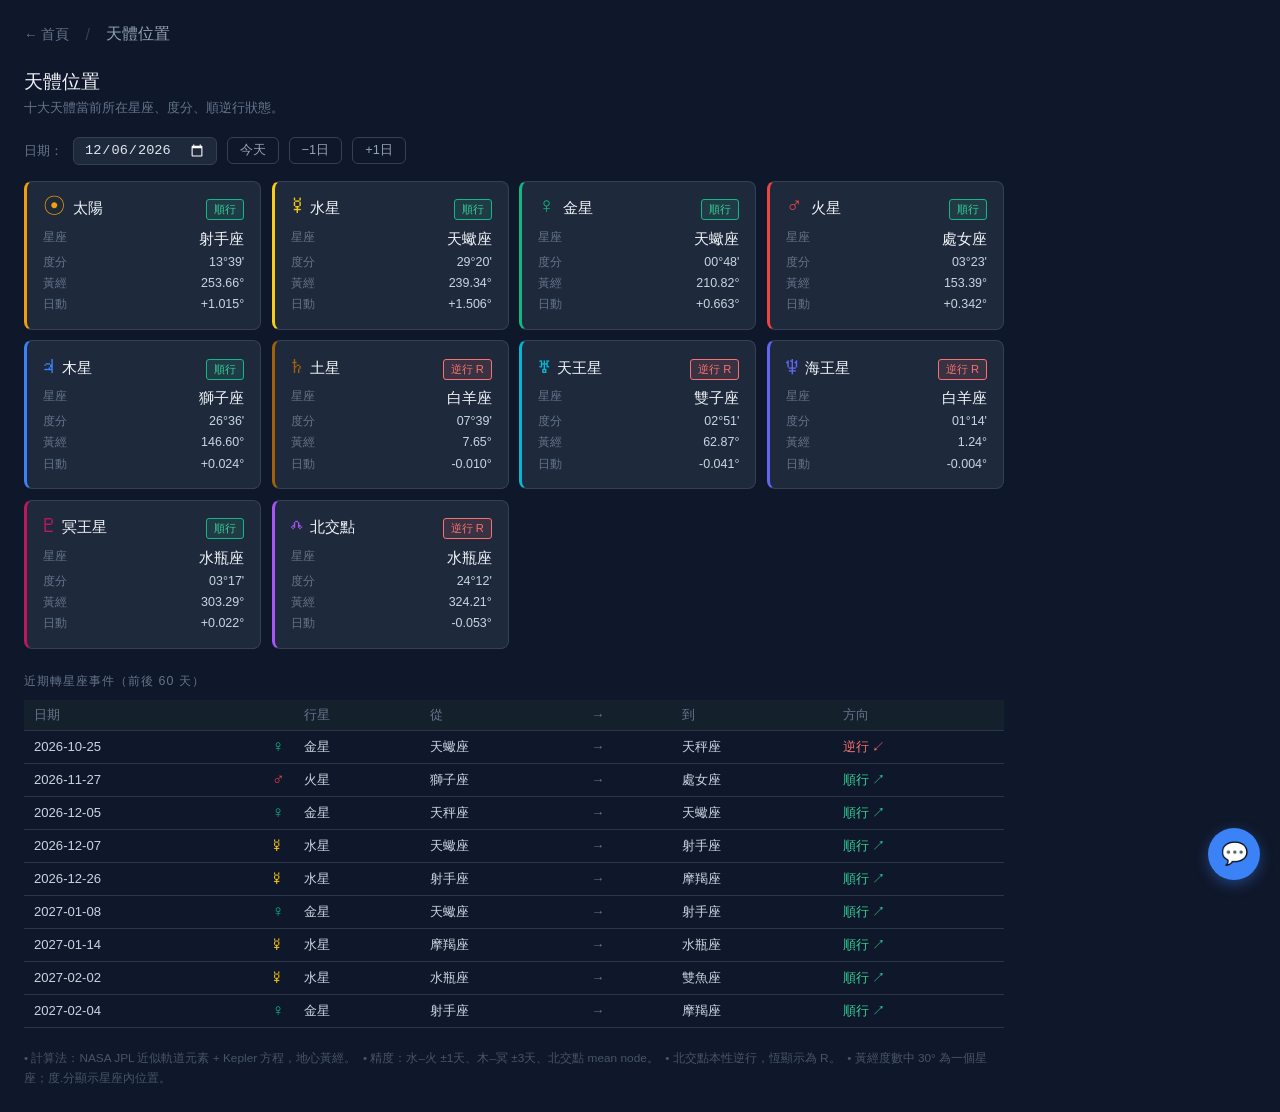
==== pages/celestial.html @ 611b0c6b "feat: add Uranus/Neptune/Pluto + ephemeris page showing today's planets Data layer - gen_celestial.p" ====
<!DOCTYPE html>
<html lang="zh-TW">
<head>
<meta charset="UTF-8">
<meta name="viewport" content="width=device-width, initial-scale=1.0">
<title>天體位置｜市場韻腳資料庫</title>
<script src="../js/celestial.js"></script>
<style>
  * { box-sizing: border-box; margin: 0; padding: 0; }
  body { font-family: -apple-system, BlinkMacSystemFont, 'Segoe UI', sans-serif;
    background: #0f172a; color: #e2e8f0; min-height: 100vh; padding: 1.5rem; }
  nav { display: flex; align-items: center; gap: 1rem; margin-bottom: 1.5rem; }
  nav a { font-size: 0.85rem; color: #64748b; text-decoration: none; }
  nav a:hover { color: #e2e8f0; }
  nav span { color: #334155; }
  h2 { font-size: 1.2rem; font-weight: 500; color: #f1f5f9; }
  .sub { font-size: 0.82rem; color: #64748b; margin-top: 0.25rem; margin-bottom: 1.25rem; }
  .controls { display: flex; gap: 10px; margin-bottom: 1rem; flex-wrap: wrap; align-items: center; }
  .controls label { font-size: 0.82rem; color: #64748b; }
  input[type=date] {
    background: #1e293b; color: #e2e8f0; border: 0.5px solid #334155;
    border-radius: 6px; padding: 4px 10px; font-size: 0.85rem;
    color-scheme: dark;
  }
  button { font-size: 0.8rem; padding: 4px 12px; border-radius: 6px;
    border: 0.5px solid #334155; background: transparent;
    color: #94a3b8; cursor: pointer; }
  button:hover { border-color: #64748b; color: #e2e8f0; }
  .grid { display: grid; gap: 0.65rem;
    grid-template-columns: repeat(auto-fit, minmax(220px, 1fr));
    max-width: 980px; }
  .planet-card { background: #1e293b; border-left: 3px solid var(--c, #475569);
    border-top: 0.5px solid #334155; border-right: 0.5px solid #334155;
    border-bottom: 0.5px solid #334155;
    border-radius: 8px; padding: 0.85rem 1rem; }
  .planet-card .head { display: flex; align-items: baseline; gap: 8px;
    margin-bottom: 0.4rem; }
  .planet-card .sym { font-size: 1.4rem; line-height: 1; color: var(--c, #94a3b8); }
  .planet-card .name { font-size: 0.95rem; color: #f1f5f9; font-weight: 500; }
  .planet-card .badge { margin-left: auto; font-size: 0.7rem; padding: 2px 7px;
    border-radius: 3px; }
  .planet-card .badge.retro { background: rgba(248,113,113,0.12);
    color: #f87171; border: 0.5px solid #f87171; }
  .planet-card .badge.fwd   { background: rgba(52,211,153,0.10);
    color: #34d399; border: 0.5px solid #10b981; }
  .planet-card .row { display: flex; justify-content: space-between;
    font-size: 0.78rem; line-height: 1.7; }
  .planet-card .row .k { color: #64748b; }
  .planet-card .row .v { color: #cbd5e1; font-variant-numeric: tabular-nums; }
  .planet-card .sign { font-size: 0.92rem; color: #f1f5f9; font-weight: 500; }

  .legend { font-size: 0.74rem; color: #475569; margin-top: 1.25rem;
    line-height: 1.7; max-width: 980px; }

  h3 { font-size: 0.78rem; color: #64748b; text-transform: uppercase;
    letter-spacing: 0.08em; margin: 1.5rem 0 0.6rem; font-weight: 500;
    max-width: 980px; }

  table.transits { width: 100%; max-width: 980px; border-collapse: collapse;
    font-size: 0.82rem; }
  table.transits th, table.transits td {
    text-align: left; padding: 6px 10px; border-bottom: 0.5px solid #2a3547;
    color: #cbd5e1;
  }
  table.transits th { color: #64748b; font-weight: 500; background: #15202d; }
  table.transits td.sym { font-size: 1.05rem; width: 28px; }
  table.transits td.r   { color: #f87171; }
  table.transits td.f   { color: #34d399; }

  @media (max-width: 640px) { body { padding: 1rem 0.75rem; } }
</style>
</head>
<body>

<nav>
  <a href="../index.html">← 首頁</a>
  <span>/</span>
  <span style="color:#94a3b8">天體位置</span>
</nav>

<h2>天體位置</h2>
<p class="sub">十大天體當前所在星座、度分、順逆行狀態。</p>

<div class="controls">
  <label>日期：</label>
  <input type="date" id="datePicker">
  <button id="todayBtn">今天</button>
  <button id="prevBtn">−1日</button>
  <button id="nextBtn">+1日</button>
</div>

<div id="grid" class="grid"></div>

<h3>近期轉星座事件（前後 60 天）</h3>
<table class="transits">
  <thead>
    <tr><th>日期</th><th></th><th>行星</th><th>從</th><th>→</th><th>到</th><th>方向</th></tr>
  </thead>
  <tbody id="transitsBody"></tbody>
</table>

<div class="legend">
  • 計算法：NASA JPL 近似軌道元素 + Kepler 方程，地心黃經。
  &nbsp;• 精度：水–火 ±1天、木–冥 ±3天、北交點 mean node。
  &nbsp;• 北交點本性逆行，恆顯示為 R。
  &nbsp;• 黃經度數中 30° 為一個星座；度.分顯示星座內位置。
</div>

<script>
const dp = document.getElementById('datePicker');
const grid = document.getElementById('grid');
const tBody = document.getElementById('transitsBody');

let allEvents = [];

function isoToday() {
  const d = new Date();
  const tw = new Date(d.getTime() + (8 * 60 + d.getTimezoneOffset()) * 60000);
  return tw.toISOString().slice(0, 10);
}

function fmtDeg(p) {
  // p has signIndex 0-11, deg 0-29, min 0-59
  return `${String(p.deg).padStart(2, '0')}°${String(p.min).padStart(2, '0')}'`;
}

function render(dateStr) {
  dp.value = dateStr;
  const noonUTC = new Date(dateStr + 'T04:00:00Z');  // ~noon Taipei (UTC+8)
  const positions = Celestial.positionsAt(noonUTC);

  grid.innerHTML = '';
  positions.forEach(p => {
    const card = document.createElement('div');
    card.className = 'planet-card';
    card.style.setProperty('--c', p.color);
    const dirBadge = p.retrograde
      ? '<span class="badge retro">逆行 R</span>'
      : '<span class="badge fwd">順行</span>';
    card.innerHTML = `
      <div class="head">
        <span class="sym">${p.symbol}</span>
        <span class="name">${p.zh}</span>
        ${dirBadge}
      </div>
      <div class="row"><span class="k">星座</span><span class="sign">${p.sign}</span></div>
      <div class="row"><span class="k">度分</span><span class="v">${fmtDeg(p)}</span></div>
      <div class="row"><span class="k">黃經</span><span class="v">${p.longitude.toFixed(2)}°</span></div>
      <div class="row"><span class="k">日動</span><span class="v">${p.speedPerDay > 0 ? '+' : ''}${p.speedPerDay.toFixed(3)}°</span></div>
    `;
    grid.appendChild(card);
  });

  // Nearby transits ±60 days from selected date
  const t = new Date(dateStr + 'T00:00:00Z').getTime();
  const SPAN = 60 * 86400000;
  const nearby = allEvents.filter(e => {
    const et = new Date(e.date + 'T00:00:00Z').getTime();
    return Math.abs(et - t) <= SPAN;
  }).sort((a, b) => a.date.localeCompare(b.date));

  tBody.innerHTML = '';
  nearby.forEach(e => {
    const meta = Celestial.planetMeta(e.planet);
    const tr = document.createElement('tr');
    const dirCls = e.retrograde ? 'r' : 'f';
    const dirText = e.retrograde ? '逆行 ↙' : '順行 ↗';
    tr.innerHTML =
      `<td>${e.date}</td>` +
      `<td class="sym" style="color:${meta ? meta.color : '#94a3b8'}">${e.symbol}</td>` +
      `<td>${e.planet}</td>` +
      `<td>${e.from}</td>` +
      `<td style="color:#64748b">→</td>` +
      `<td>${e.to}</td>` +
      `<td class="${dirCls}">${dirText}</td>`;
    tBody.appendChild(tr);
  });
  if (!nearby.length) {
    tBody.innerHTML = '<tr><td colspan="7" style="color:#475569;text-align:center;padding:1rem">所選日期前後 60 天內無事件（或超出 2020-2030 資料範圍）</td></tr>';
  }
}

async function init() {
  try {
    const data = await Celestial.load();
    allEvents = data.all;
  } catch (e) { /* events table optional */ }

  const today = isoToday();
  render(today);

  dp.addEventListener('change', () => render(dp.value));
  document.getElementById('todayBtn').addEventListener('click',
    () => render(isoToday()));
  document.getElementById('prevBtn').addEventListener('click', () => {
    const d = new Date(dp.value + 'T00:00:00Z');
    d.setUTCDate(d.getUTCDate() - 1);
    render(d.toISOString().slice(0, 10));
  });
  document.getElementById('nextBtn').addEventListener('click', () => {
    const d = new Date(dp.value + 'T00:00:00Z');
    d.setUTCDate(d.getUTCDate() + 1);
    render(d.toISOString().slice(0, 10));
  });
}
init();
</script>
<script src="../js/chat.js"></script>
</body>
</html>
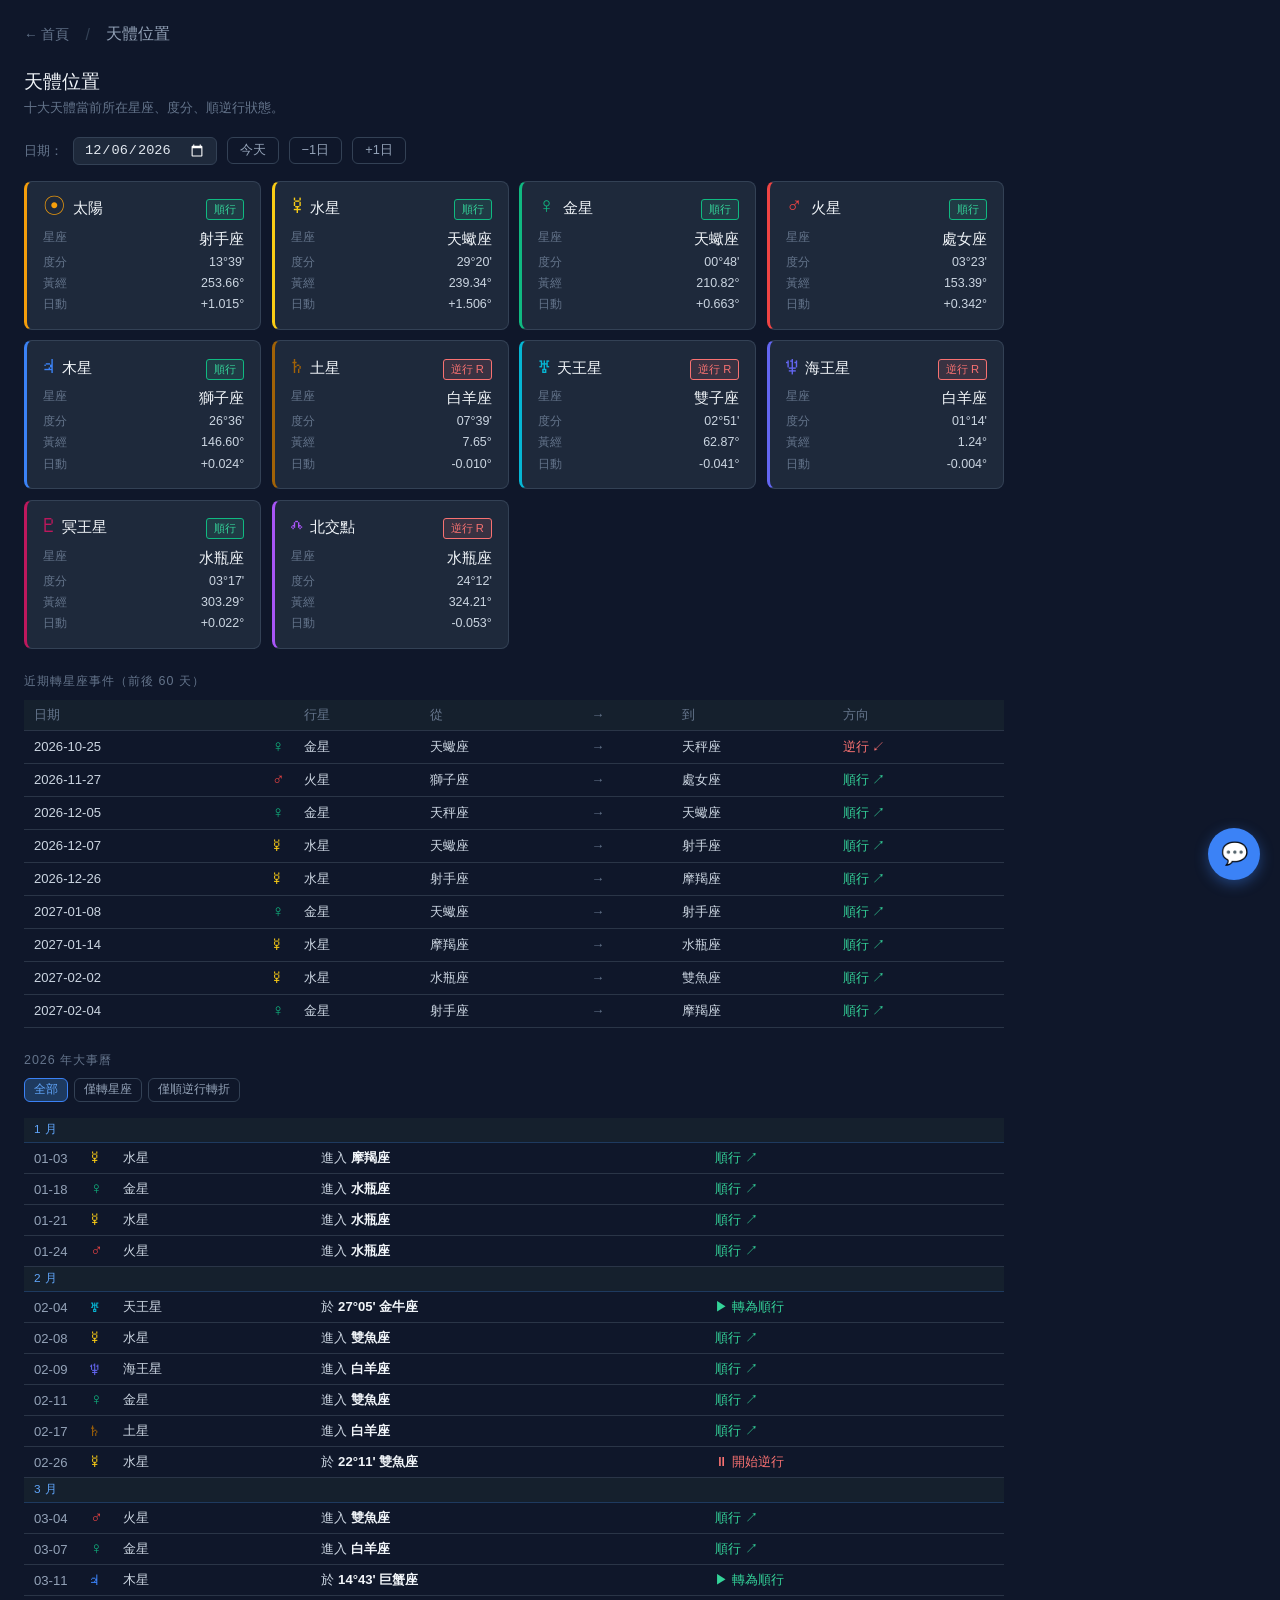
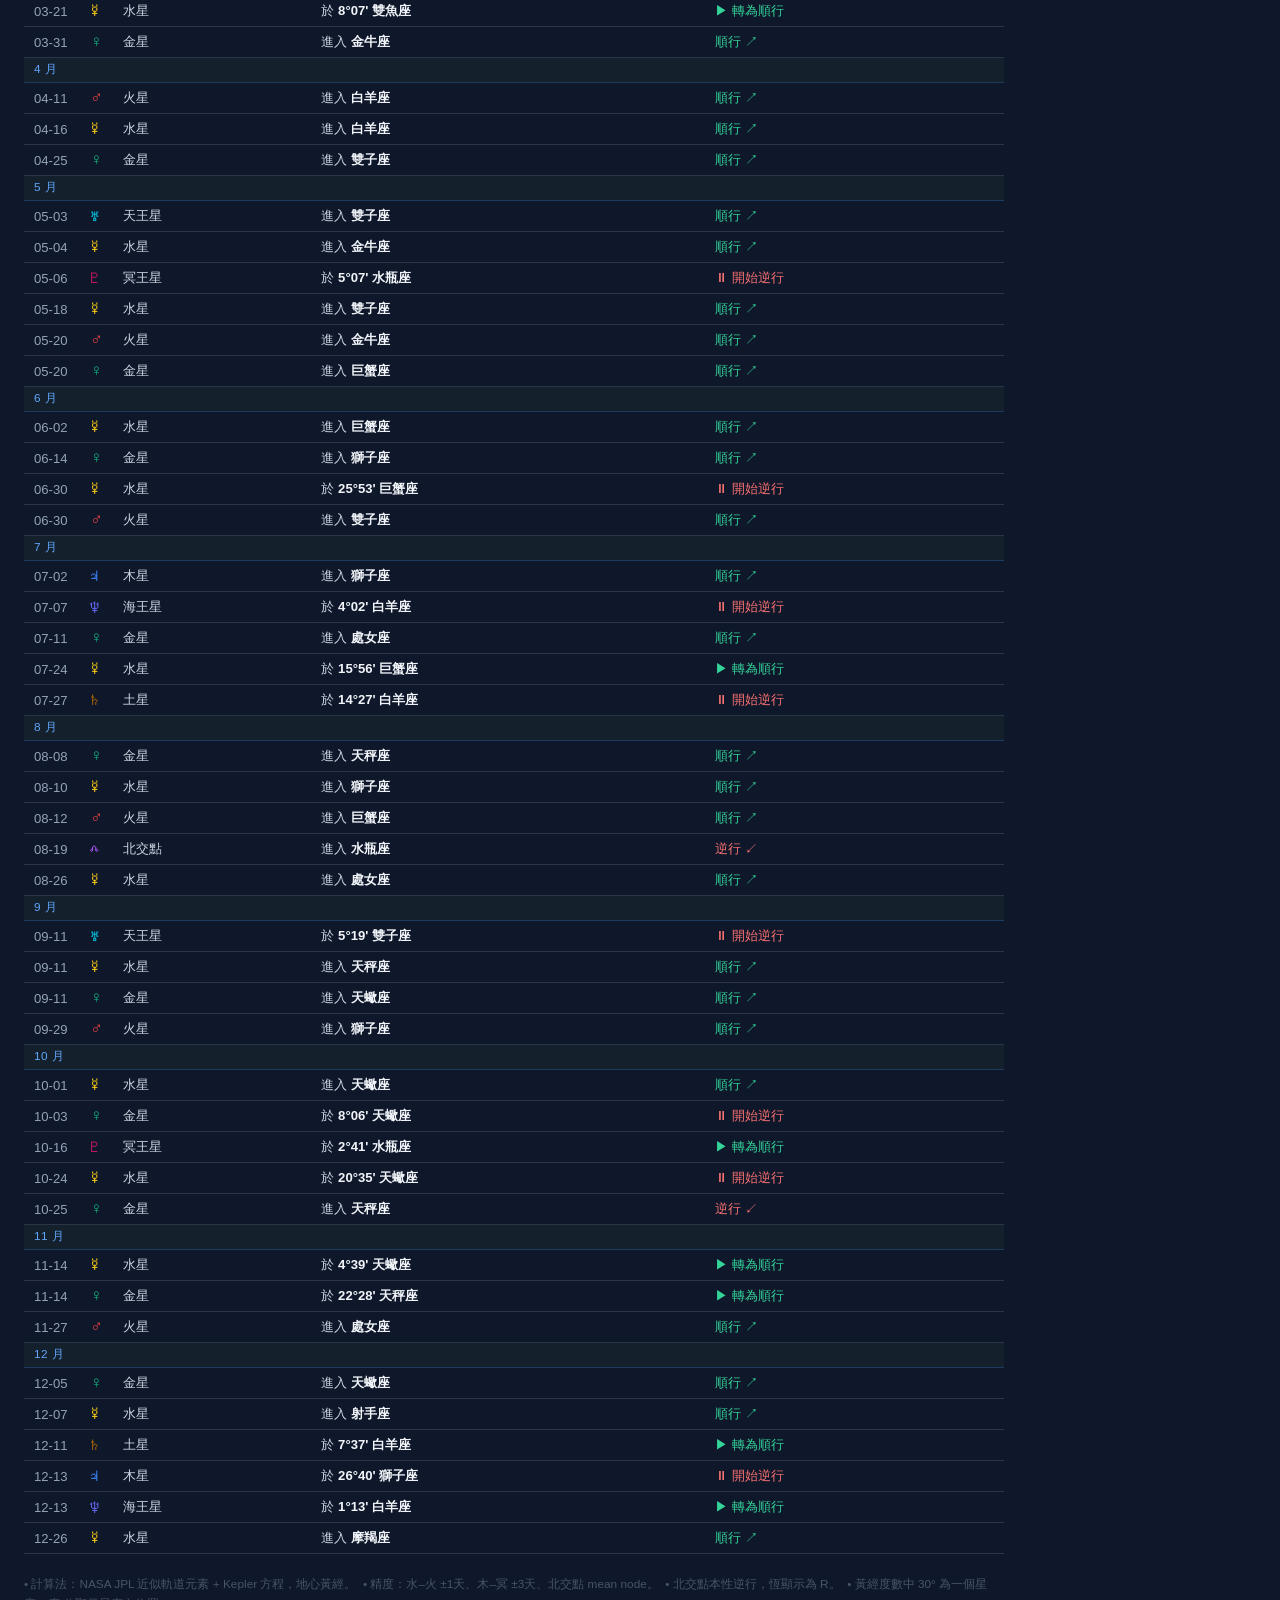
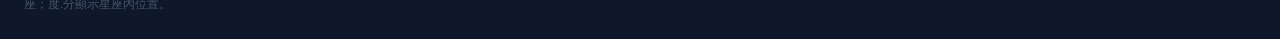
==== commit a289271c: "feat: yearly calendar with sign-changes + retrograde stations Data layer - gen_celestial.py: also de" ====
--- a/pages/celestial.html
+++ b/pages/celestial.html
@@ -67,6 +67,27 @@
   table.transits td.r   { color: #f87171; }
   table.transits td.f   { color: #34d399; }
 
+  table.yearcal { width: 100%; max-width: 980px; border-collapse: collapse;
+    font-size: 0.82rem; }
+  table.yearcal td {
+    text-align: left; padding: 5px 10px; border-bottom: 0.5px solid #2a3547;
+    color: #cbd5e1; vertical-align: middle;
+  }
+  table.yearcal td.sym { font-size: 1.05rem; width: 28px; }
+  table.yearcal td.date { color: #94a3b8; font-variant-numeric: tabular-nums; width: 56px; }
+  table.yearcal tr.month-divider td { background: #15202d; color: #60a5fa;
+    font-size: 0.74rem; padding: 4px 10px; letter-spacing: 0.04em; font-weight: 500;
+    border-bottom: 0.5px solid #1e3a5f; }
+  table.yearcal td.r { color: #f87171; }
+  table.yearcal td.f { color: #34d399; }
+  table.yearcal td.station-r { color: #f87171; }
+  table.yearcal td.station-d { color: #34d399; }
+  .yearfilter { display: flex; gap: 6px; align-items: center; flex-wrap: wrap; margin: 0.4rem 0 1rem; }
+  .yearfilter button { font-size: 0.74rem; padding: 3px 9px; border-radius: 6px;
+    border: 0.5px solid #334155; background: transparent;
+    color: #94a3b8; cursor: pointer; }
+  .yearfilter button.active { background: #1e3a5f; color: #60a5fa; border-color: #3b82f6; }
+
   @media (max-width: 640px) { body { padding: 1rem 0.75rem; } }
 </style>
 </head>
@@ -97,6 +118,16 @@
     <tr><th>日期</th><th></th><th>行星</th><th>從</th><th>→</th><th>到</th><th>方向</th></tr>
   </thead>
   <tbody id="transitsBody"></tbody>
+</table>
+
+<h3 id="yearHeader">當年大事曆</h3>
+<div class="yearfilter">
+  <button class="yfilter active" data-yfilter="all">全部</button>
+  <button class="yfilter" data-yfilter="transit">僅轉星座</button>
+  <button class="yfilter" data-yfilter="station">僅順逆行轉折</button>
+</div>
+<table class="yearcal">
+  <tbody id="yearcalBody"></tbody>
 </table>
 
 <div class="legend">
@@ -151,10 +182,11 @@
     grid.appendChild(card);
   });
 
-  // Nearby transits ±60 days from selected date
+  // Nearby transits ±60 days from selected date (only transits in this table)
   const t = new Date(dateStr + 'T00:00:00Z').getTime();
   const SPAN = 60 * 86400000;
   const nearby = allEvents.filter(e => {
+    if ((e.type || 'transit') !== 'transit') return false;
     const et = new Date(e.date + 'T00:00:00Z').getTime();
     return Math.abs(et - t) <= SPAN;
   }).sort((a, b) => a.date.localeCompare(b.date));
@@ -178,6 +210,70 @@
   if (!nearby.length) {
     tBody.innerHTML = '<tr><td colspan="7" style="color:#475569;text-align:center;padding:1rem">所選日期前後 60 天內無事件（或超出 2020-2030 資料範圍）</td></tr>';
   }
+
+  // Annual calendar (transits + stations) for the year of selected date
+  renderYearCalendar(dateStr.slice(0, 4));
+}
+
+const ycBody = document.getElementById('yearcalBody');
+let yearFilter = 'all';
+
+function renderYearCalendar(year) {
+  document.getElementById('yearHeader').textContent = `${year} 年大事曆`;
+  ycBody.innerHTML = '';
+
+  const events = allEvents
+    .filter(e => e.date.startsWith(year))
+    .filter(e => yearFilter === 'all' || (e.type || 'transit') === yearFilter)
+    .sort((a, b) => a.date.localeCompare(b.date));
+
+  if (!events.length) {
+    ycBody.innerHTML = '<tr><td style="color:#475569;text-align:center;padding:1rem">' +
+      (year < '2020' || year > '2030'
+        ? '超出 2020-2030 資料範圍'
+        : '無符合條件的事件') + '</td></tr>';
+    return;
+  }
+
+  let lastMonth = null;
+  for (const e of events) {
+    const month = parseInt(e.date.slice(5, 7), 10);
+    if (month !== lastMonth) {
+      const tr = document.createElement('tr');
+      tr.className = 'month-divider';
+      tr.innerHTML = `<td colspan="5">${month} 月</td>`;
+      ycBody.appendChild(tr);
+      lastMonth = month;
+    }
+
+    const meta = Celestial.planetMeta(e.planet);
+    const symColor = meta ? meta.color : '#94a3b8';
+    const tr = document.createElement('tr');
+
+    if ((e.type || 'transit') === 'transit') {
+      const dirText = e.retrograde ? '逆行 ↙' : '順行 ↗';
+      const dirCls = e.retrograde ? 'r' : 'f';
+      tr.innerHTML =
+        `<td class="date">${e.date.slice(5)}</td>` +
+        `<td class="sym" style="color:${symColor}">${e.symbol}</td>` +
+        `<td>${e.planet}</td>` +
+        `<td>進入 <b style="color:#f1f5f9">${e.to}</b></td>` +
+        `<td class="${dirCls}">${dirText}</td>`;
+    } else {
+      // station
+      const isRetro = e.direction === 'R-start';
+      const dirText = isRetro ? '⏸ 開始逆行' : '▶ 轉為順行';
+      const dirCls = isRetro ? 'station-r' : 'station-d';
+      const degTxt = `${e.deg ?? 0}°${String(e.min ?? 0).padStart(2, '0')}'`;
+      tr.innerHTML =
+        `<td class="date">${e.date.slice(5)}</td>` +
+        `<td class="sym" style="color:${symColor}">${e.symbol}</td>` +
+        `<td>${e.planet}</td>` +
+        `<td>於 <b style="color:#f1f5f9">${degTxt} ${e.sign}</b></td>` +
+        `<td class="${dirCls}">${dirText}</td>`;
+    }
+    ycBody.appendChild(tr);
+  }
 }
 
 async function init() {
@@ -202,6 +298,15 @@
     d.setUTCDate(d.getUTCDate() + 1);
     render(d.toISOString().slice(0, 10));
   });
+
+  document.querySelectorAll('.yfilter').forEach(btn => {
+    btn.addEventListener('click', () => {
+      yearFilter = btn.dataset.yfilter;
+      document.querySelectorAll('.yfilter').forEach(b =>
+        b.classList.toggle('active', b === btn));
+      renderYearCalendar(dp.value.slice(0, 4));
+    });
+  });
 }
 init();
 </script>
